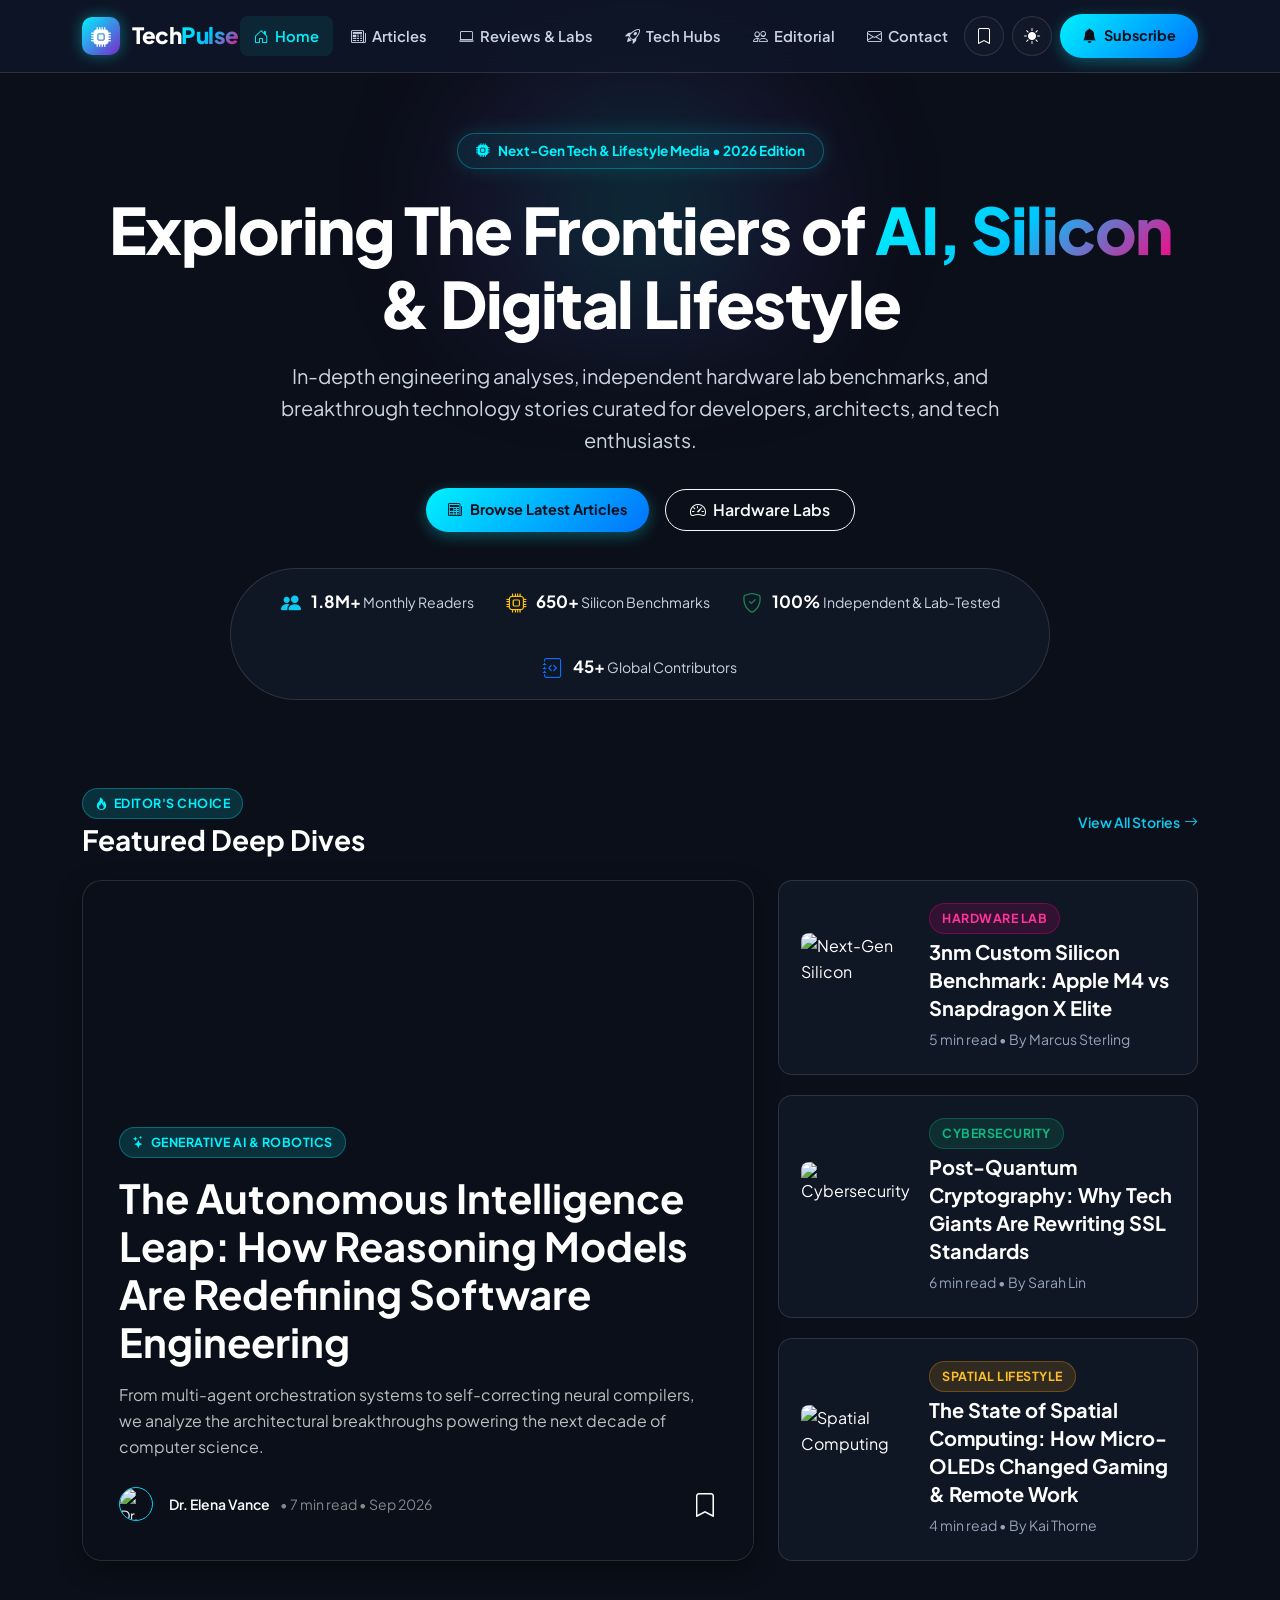
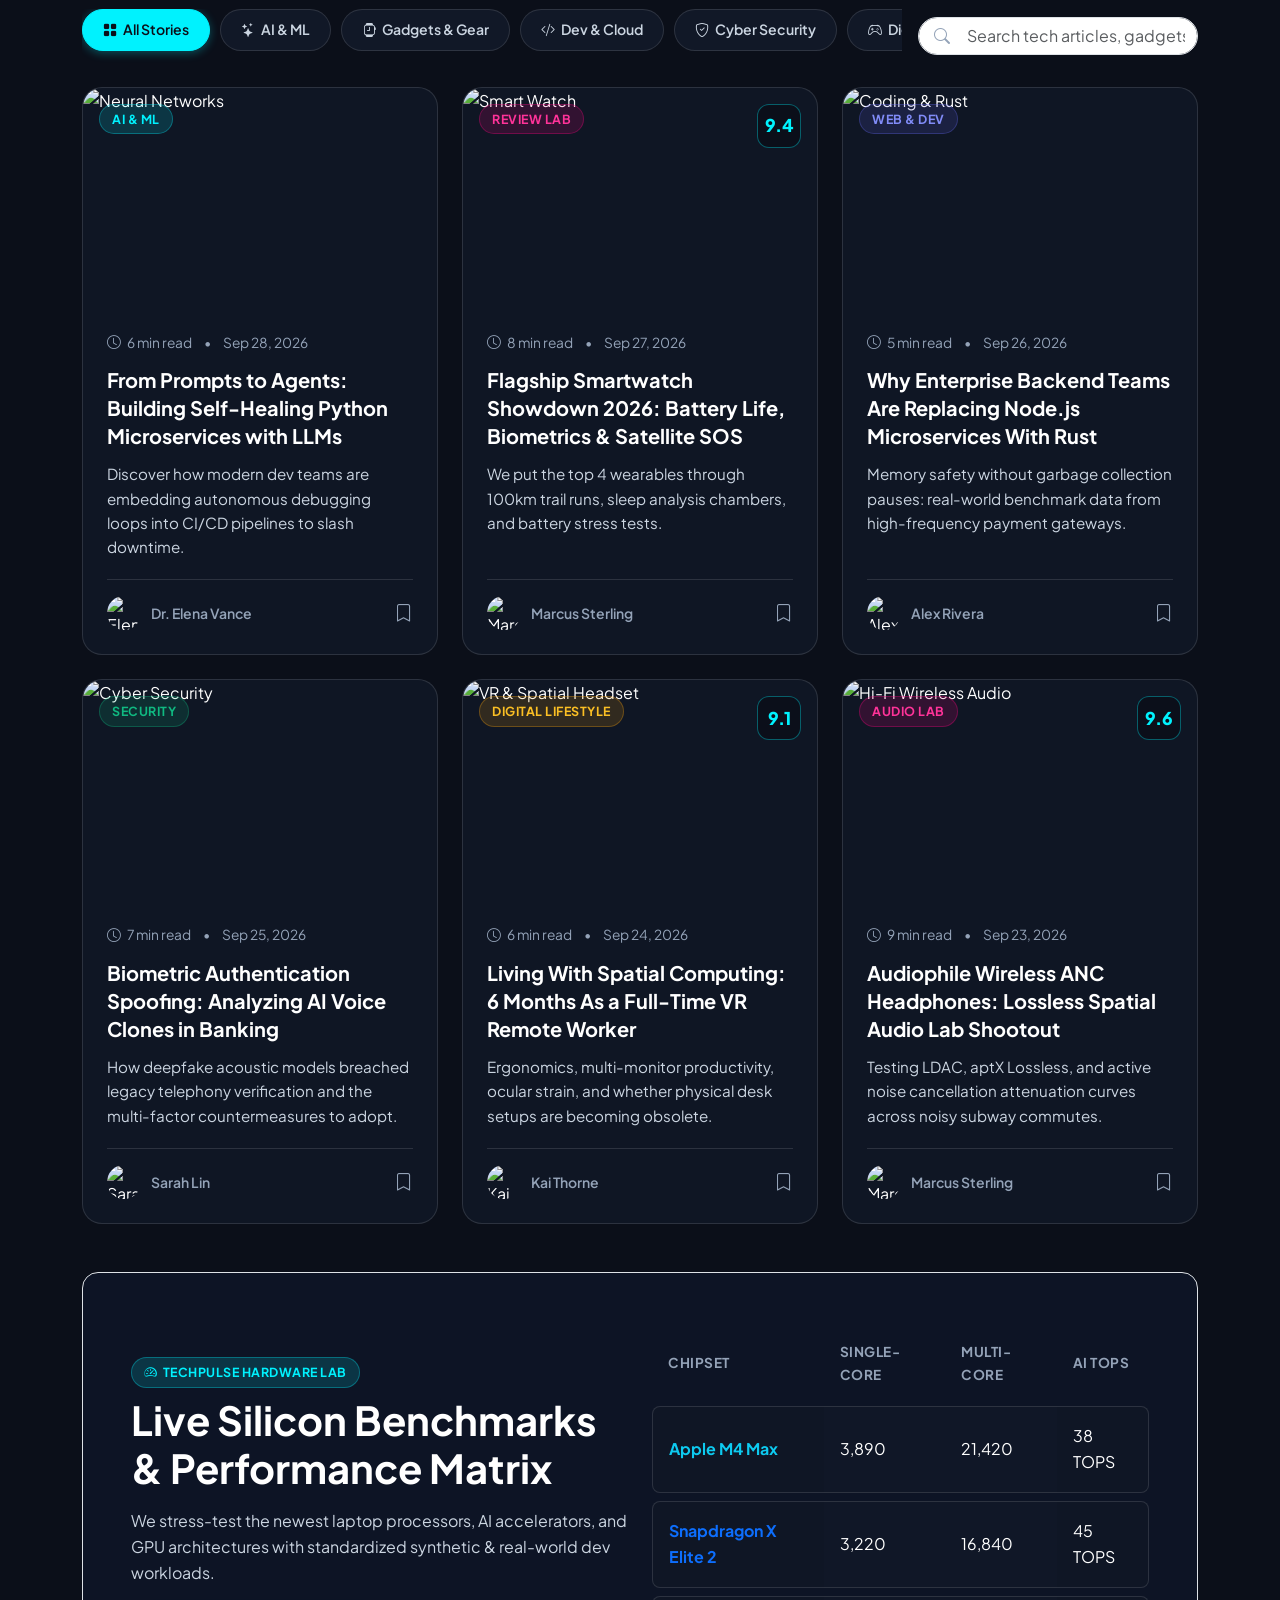
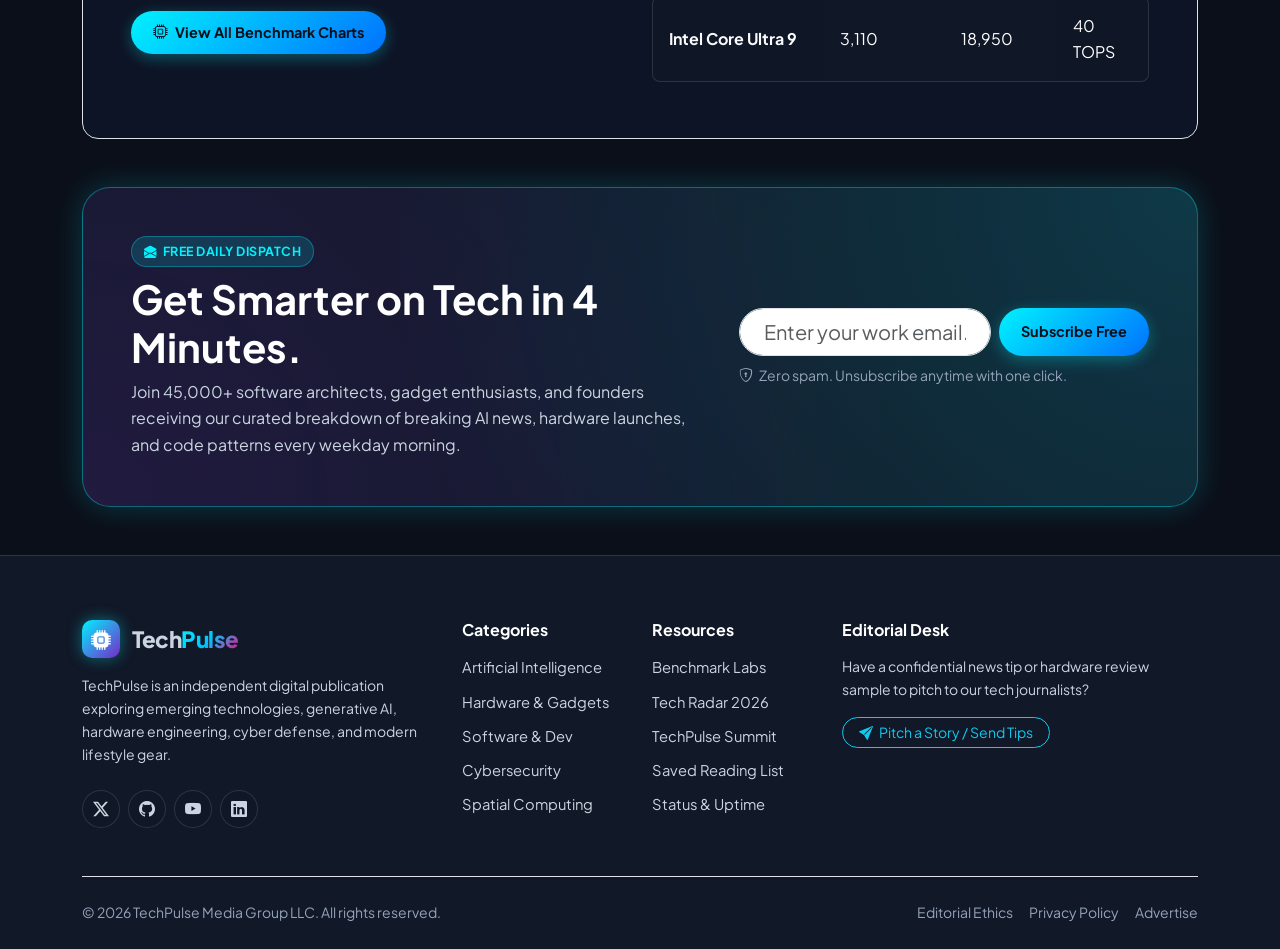
==== index.html @ 21945b2d "Initial commit: TechPulse - Modern Technology and Lifestyle Blog Website" ====
<!DOCTYPE html>
<html lang="en" data-theme="dark">
<head>
    <meta charset="UTF-8">
    <meta name="viewport" content="width=device-width, initial-scale=1.0">
    <meta name="description" content="TechPulse - Next-Gen Technology, Artificial Intelligence, Smart Gadgets & Digital Lifestyle Magazine. In-depth reviews, breaking tech news and hardware benchmarks.">
    <meta name="keywords" content="technology blog, artificial intelligence, gadgets, smartphone reviews, cybersecurity, coding, web dev, future tech">
    <title>TechPulse | Next-Gen Technology, AI & Digital Lifestyle</title>

    <!-- Favicon -->
    <link rel="icon" type="image/svg+xml" href="assets/images/favicon.svg">

    <!-- Google Fonts -->
    <link rel="preconnect" href="https://fonts.googleapis.com">
    <link rel="preconnect" href="https://fonts.gstatic.com" crossorigin>
    <link href="https://fonts.googleapis.com/css2?family=JetBrains+Mono:wght@400;600&family=Plus+Jakarta+Sans:wght@300;400;500;600;700;800&display=swap" rel="stylesheet">

    <!-- Bootstrap 5 CSS & Icons -->
    <link href="https://cdn.jsdelivr.net/npm/bootstrap@5.3.3/dist/css/bootstrap.min.css" rel="stylesheet">
    <link href="https://cdn.jsdelivr.net/npm/bootstrap-icons@1.11.3/font/bootstrap-icons.min.css" rel="stylesheet">

    <!-- Custom CSS -->
    <link rel="stylesheet" href="assets/css/style.css">
</head>
<body>


    <!-- -------------------------------------------------------------------- -->
    <!-- HEADER / NAVIGATION -->
    <!-- -------------------------------------------------------------------- -->
    <header class="navbar-techpulse">
        <div class="container d-flex align-items-center justify-content-between">
            <!-- Brand Logo -->
            <a href="index.html" class="navbar-brand-logo">
                <div class="logo-chip-icon">
                    <i class="bi bi-cpu-fill"></i>
                </div>
                <span>Tech<span class="gradient-text">Pulse</span></span>
            </a>

            <!-- Desktop Nav Menu -->
            <nav class="d-none d-lg-flex align-items-center gap-1">
                <a href="index.html" class="nav-link-tech active"><i class="bi bi-house-door"></i> Home</a>
                <a href="insights.html" class="nav-link-tech"><i class="bi bi-newspaper"></i> Articles</a>
                <a href="services.html" class="nav-link-tech"><i class="bi bi-laptop"></i> Reviews & Labs</a>
                <a href="solutions.html" class="nav-link-tech"><i class="bi bi-rocket-takeoff"></i> Tech Hubs</a>
                <a href="about.html" class="nav-link-tech"><i class="bi bi-people"></i> Editorial</a>
                <a href="contact.html" class="nav-link-tech"><i class="bi bi-envelope"></i> Contact</a>
            </nav>

            <!-- Nav Actions (Theme, Saved, Search, Subscribe) -->
            <div class="d-flex align-items-center gap-2">
                <a href="insights.html" class="btn-icon-tech position-relative" title="Saved Reading List">
                    <i class="bi bi-bookmark"></i>
                    <span class="position-absolute top-0 start-100 translate-middle badge rounded-pill bg-info bookmark-count-badge" style="display:none; font-size: 0.65rem;">0</span>
                </a>
                <button class="btn-icon-tech theme-toggle-btn" aria-label="Toggle Dark/Light Mode">
                    <i class="bi bi-sun-fill"></i>
                </button>
                <a href="contact.html" class="btn-tech-primary d-none d-sm-inline-flex">
                    <i class="bi bi-bell-fill"></i> Subscribe
                </a>
                <button class="btn-icon-tech d-lg-none mobile-nav-toggle" aria-label="Open Mobile Menu">
                    <i class="bi bi-list fs-4"></i>
                </button>
            </div>
        </div>
    </header>

    <!-- Mobile Drawer -->
    <div class="mobile-drawer-overlay">
        <div class="d-flex align-items-center justify-content-between mb-4">
            <a href="index.html" class="navbar-brand-logo">
                <div class="logo-chip-icon"><i class="bi bi-cpu-fill"></i></div>
                <span>Tech<span class="gradient-text">Pulse</span></span>
            </a>
            <button class="btn-icon-tech drawer-close-btn"><i class="bi bi-x-lg"></i></button>
        </div>
        <div class="d-flex flex-column gap-2 mb-4">
            <a href="index.html" class="nav-link-tech active"><i class="bi bi-house-door me-2"></i> Home</a>
            <a href="insights.html" class="nav-link-tech"><i class="bi bi-newspaper me-2"></i> Articles</a>
            <a href="services.html" class="nav-link-tech"><i class="bi bi-laptop me-2"></i> Reviews & Labs</a>
            <a href="solutions.html" class="nav-link-tech"><i class="bi bi-rocket-takeoff me-2"></i> Tech Hubs</a>
            <a href="about.html" class="nav-link-tech"><i class="bi bi-people me-2"></i> Editorial</a>
            <a href="contact.html" class="nav-link-tech"><i class="bi bi-envelope me-2"></i> Contact</a>
        </div>
        <div class="p-3 bg-card rounded-3 border">
            <p class="small text-muted mb-2">Subscribe to TechPulse Daily Dispatch</p>
            <a href="contact.html" class="btn-tech-primary w-100 justify-content-center drawer-close-btn">Subscribe Free</a>
        </div>
    </div>
    <div class="mobile-drawer-backdrop"></div>

    <!-- -------------------------------------------------------------------- -->
    <!-- HERO SECTION -->
    <!-- -------------------------------------------------------------------- -->
    <section class="hero-banner-wrap">
        <div class="hero-glow-sphere"></div>
        <div class="container position-relative" style="z-index: 2;">
            <div class="hero-pill-badge">
                <i class="bi bi-cpu-fill"></i> Next-Gen Tech & Lifestyle Media • 2026 Edition
            </div>
            <h1 class="hero-title-main">
                Exploring The Frontiers of <span class="gradient-text">AI, Silicon</span> & Digital Lifestyle
            </h1>
            <p class="hero-subtitle-main">
                In-depth engineering analyses, independent hardware lab benchmarks, and breakthrough technology stories curated for developers, architects, and tech enthusiasts.
            </p>
            <div class="d-flex flex-wrap justify-content-center align-items-center gap-3">
                <a href="insights.html" class="btn-tech-primary">
                    <i class="bi bi-newspaper"></i> Browse Latest Articles
                </a>
                <a href="services.html" class="btn btn-outline-light rounded-pill px-4 py-2 fw-semibold">
                    <i class="bi bi-speedometer2 me-1"></i> Hardware Labs
                </a>
            </div>

            <!-- Stats Bar -->
            <div class="hero-stats-bar d-none d-md-flex">
                <div class="hero-stat-item">
                    <i class="bi bi-people-fill text-info fs-5"></i>
                    <div><strong>1.8M+</strong> Monthly Readers</div>
                </div>
                <div class="hero-stat-item">
                    <i class="bi bi-cpu text-warning fs-5"></i>
                    <div><strong>650+</strong> Silicon Benchmarks</div>
                </div>
                <div class="hero-stat-item">
                    <i class="bi bi-shield-check text-success fs-5"></i>
                    <div><strong>100%</strong> Independent & Lab-Tested</div>
                </div>
                <div class="hero-stat-item">
                    <i class="bi bi-journal-code text-primary fs-5"></i>
                    <div><strong>45+</strong> Global Contributors</div>
                </div>
            </div>
        </div>
    </section>

    <!-- -------------------------------------------------------------------- -->
    <!-- MAIN HERO BENTO GRID / FEATURED STORIES -->
    <!-- -------------------------------------------------------------------- -->
    <main class="container my-4 my-lg-5">
        <div class="d-flex align-items-center justify-content-between mb-4">
            <div>
                <span class="badge-tech badge-ai mb-1"><i class="bi bi-fire"></i> Editor's Choice</span>
                <h2 class="h3 fw-bold mb-0">Featured Deep Dives</h2>
            </div>
            <a href="insights.html" class="text-info fw-semibold small d-none d-sm-inline-flex align-items-center gap-1">
                View All Stories <i class="bi bi-arrow-right"></i>
            </a>
        </div>
        <div class="bento-hero">
            <!-- Main Featured Story -->
            <article class="bento-card-main" style="background-image: url('https://images.unsplash.com/photo-1618005182384-a83a8bd57fbe?auto=format&fit=crop&w=1200&q=80');">
                <div class="mb-3">
                    <span class="badge-tech badge-ai"><i class="bi bi-stars"></i> Generative AI & Robotics</span>
                </div>
                <h1 class="display-6 fw-bold text-white mb-3">The Autonomous Intelligence Leap: How Reasoning Models Are Redefining Software Engineering</h1>
                <p class="text-light opacity-75 d-none d-md-block mb-4" style="max-width: 680px;">
                    From multi-agent orchestration systems to self-correcting neural compilers, we analyze the architectural breakthroughs powering the next decade of computer science.
                </p>
                <div class="d-flex align-items-center justify-content-between">
                    <div class="d-flex align-items-center gap-3 text-light small">
                        <img src="https://images.unsplash.com/photo-1534528741775-53994a69daeb?auto=format&fit=crop&w=100&q=80" alt="Dr. Elena Vance" class="author-avatar border border-info">
                        <div>
                            <span class="fw-semibold">Dr. Elena Vance</span>
                            <span class="text-white-50 ms-2">• 7 min read • Sep 2026</span>
                        </div>
                    </div>
                    <button class="bookmark-btn text-white fs-4" title="Save to Reading List"><i class="bi bi-bookmark"></i></button>
                </div>
            </article>

            <!-- Side Featured Stack -->
            <div class="bento-side-stack">
                <article class="bento-side-card">
                    <img src="https://images.unsplash.com/photo-1550745165-9bc0b252726f?auto=format&fit=crop&w=300&q=80" alt="Next-Gen Silicon" class="bento-thumb">
                    <div>
                        <span class="badge-tech badge-gadget mb-1">Hardware Lab</span>
                        <h2 class="h6 fw-bold mb-1"><a href="services.html" class="article-title">3nm Custom Silicon Benchmark: Apple M4 vs Snapdragon X Elite</a></h2>
                        <span class="small text-muted">5 min read • By Marcus Sterling</span>
                    </div>
                </article>

                <article class="bento-side-card">
                    <img src="https://images.unsplash.com/photo-1526374965328-7f61d4dc18c5?auto=format&fit=crop&w=300&q=80" alt="Cybersecurity" class="bento-thumb">
                    <div>
                        <span class="badge-tech badge-cyber mb-1">Cybersecurity</span>
                        <h2 class="h6 fw-bold mb-1"><a href="insights.html" class="article-title">Post-Quantum Cryptography: Why Tech Giants Are Rewriting SSL Standards</a></h2>
                        <span class="small text-muted">6 min read • By Sarah Lin</span>
                    </div>
                </article>

                <article class="bento-side-card">
                    <img src="https://images.unsplash.com/photo-1511512578047-dfb367046420?auto=format&fit=crop&w=300&q=80" alt="Spatial Computing" class="bento-thumb">
                    <div>
                        <span class="badge-tech badge-gaming mb-1">Spatial Lifestyle</span>
                        <h2 class="h6 fw-bold mb-1"><a href="insights.html" class="article-title">The State of Spatial Computing: How Micro-OLEDs Changed Gaming & Remote Work</a></h2>
                        <span class="small text-muted">4 min read • By Kai Thorne</span>
                    </div>
                </article>
            </div>
        </div>

        <!-- -------------------------------------------------------------------- -->
        <!-- CATEGORY FILTER & LIVE SEARCH BAR -->
        <!-- -------------------------------------------------------------------- -->
        <section class="mb-5">
            <div class="d-flex flex-column flex-lg-row align-items-lg-center justify-content-between gap-3 mb-4">
                <div class="category-filter-wrap">
                    <button class="category-pill-btn active" data-category="all"><i class="bi bi-grid-fill me-1"></i> All Stories</button>
                    <button class="category-pill-btn" data-category="ai"><i class="bi bi-stars me-1"></i> AI & ML</button>
                    <button class="category-pill-btn" data-category="gadgets"><i class="bi bi-smartwatch me-1"></i> Gadgets & Gear</button>
                    <button class="category-pill-btn" data-category="dev"><i class="bi bi-code-slash me-1"></i> Dev & Cloud</button>
                    <button class="category-pill-btn" data-category="cyber"><i class="bi bi-shield-check me-1"></i> Cyber Security</button>
                    <button class="category-pill-btn" data-category="lifestyle"><i class="bi bi-controller me-1"></i> Digital Lifestyle</button>
                </div>

                <div class="position-relative" style="min-width: 280px;">
                    <i class="bi bi-search position-absolute top-50 start-0 translate-middle-y ms-3 text-muted"></i>
                    <input type="text" class="form-control rounded-pill bg-card border-subtle ps-5 tech-search-input text-light" placeholder="Search tech articles, gadgets...">
                </div>
            </div>

            <!-- Articles Grid -->
            <div class="row g-4" id="articlesGrid">
                <!-- Card 1 (AI) -->
                <div class="col-md-6 col-lg-4">
                    <article class="tech-article-card" data-category="ai">
                        <div class="card-img-wrap">
                            <img src="https://images.unsplash.com/photo-1620712943543-bcc4688e7485?auto=format&fit=crop&w=600&q=80" alt="Neural Networks">
                            <span class="badge-tech badge-ai position-absolute top-0 start-0 m-3">AI & ML</span>
                        </div>
                        <div class="card-body-tech">
                            <div class="article-meta">
                                <span><i class="bi bi-clock me-1"></i> 6 min read</span>
                                <span>•</span>
                                <span>Sep 28, 2026</span>
                            </div>
                            <h3 class="article-title"><a href="insights.html">From Prompts to Agents: Building Self-Healing Python Microservices with LLMs</a></h3>
                            <p class="article-excerpt">Discover how modern dev teams are embedding autonomous debugging loops into CI/CD pipelines to slash downtime.</p>
                            <div class="article-author-row">
                                <div class="author-info">
                                    <img src="https://images.unsplash.com/photo-1534528741775-53994a69daeb?auto=format&fit=crop&w=80&q=80" alt="Elena Vance" class="author-avatar">
                                    <span class="small fw-semibold">Dr. Elena Vance</span>
                                </div>
                                <button class="bookmark-btn" title="Bookmark"><i class="bi bi-bookmark"></i></button>
                            </div>
                        </div>
                    </article>
                </div>

                <!-- Card 2 (Gadgets) -->
                <div class="col-md-6 col-lg-4">
                    <article class="tech-article-card" data-category="gadgets">
                        <div class="card-img-wrap">
                            <img src="https://images.unsplash.com/photo-1546868871-7041f2a55e12?auto=format&fit=crop&w=600&q=80" alt="Smart Watch">
                            <span class="badge-tech badge-gadget position-absolute top-0 start-0 m-3">Review Lab</span>
                            <div class="review-score-badge">9.4</div>
                        </div>
                        <div class="card-body-tech">
                            <div class="article-meta">
                                <span><i class="bi bi-clock me-1"></i> 8 min read</span>
                                <span>•</span>
                                <span>Sep 27, 2026</span>
                            </div>
                            <h3 class="article-title"><a href="services.html">Flagship Smartwatch Showdown 2026: Battery Life, Biometrics & Satellite SOS</a></h3>
                            <p class="article-excerpt">We put the top 4 wearables through 100km trail runs, sleep analysis chambers, and battery stress tests.</p>
                            <div class="article-author-row">
                                <div class="author-info">
                                    <img src="https://images.unsplash.com/photo-1507003211169-0a1dd7228f2d?auto=format&fit=crop&w=80&q=80" alt="Marcus Sterling" class="author-avatar">
                                    <span class="small fw-semibold">Marcus Sterling</span>
                                </div>
                                <button class="bookmark-btn" title="Bookmark"><i class="bi bi-bookmark"></i></button>
                            </div>
                        </div>
                    </article>
                </div>

                <!-- Card 3 (Dev) -->
                <div class="col-md-6 col-lg-4">
                    <article class="tech-article-card" data-category="dev">
                        <div class="card-img-wrap">
                            <img src="https://images.unsplash.com/photo-1555066931-4365d14bab8c?auto=format&fit=crop&w=600&q=80" alt="Coding & Rust">
                            <span class="badge-tech badge-dev position-absolute top-0 start-0 m-3">Web & Dev</span>
                        </div>
                        <div class="card-body-tech">
                            <div class="article-meta">
                                <span><i class="bi bi-clock me-1"></i> 5 min read</span>
                                <span>•</span>
                                <span>Sep 26, 2026</span>
                            </div>
                            <h3 class="article-title"><a href="insights.html">Why Enterprise Backend Teams Are Replacing Node.js Microservices With Rust</a></h3>
                            <p class="article-excerpt">Memory safety without garbage collection pauses: real-world benchmark data from high-frequency payment gateways.</p>
                            <div class="article-author-row">
                                <div class="author-info">
                                    <img src="https://images.unsplash.com/photo-1500648767791-00dcc994a43e?auto=format&fit=crop&w=80&q=80" alt="Alex Rivera" class="author-avatar">
                                    <span class="small fw-semibold">Alex Rivera</span>
                                </div>
                                <button class="bookmark-btn" title="Bookmark"><i class="bi bi-bookmark"></i></button>
                            </div>
                        </div>
                    </article>
                </div>

                <!-- Card 4 (Cyber) -->
                <div class="col-md-6 col-lg-4">
                    <article class="tech-article-card" data-category="cyber">
                        <div class="card-img-wrap">
                            <img src="https://images.unsplash.com/photo-1563986768609-322da13575f3?auto=format&fit=crop&w=600&q=80" alt="Cyber Security">
                            <span class="badge-tech badge-cyber position-absolute top-0 start-0 m-3">Security</span>
                        </div>
                        <div class="card-body-tech">
                            <div class="article-meta">
                                <span><i class="bi bi-clock me-1"></i> 7 min read</span>
                                <span>•</span>
                                <span>Sep 25, 2026</span>
                            </div>
                            <h3 class="article-title"><a href="insights.html">Biometric Authentication Spoofing: Analyzing AI Voice Clones in Banking</a></h3>
                            <p class="article-excerpt">How deepfake acoustic models breached legacy telephony verification and the multi-factor countermeasures to adopt.</p>
                            <div class="article-author-row">
                                <div class="author-info">
                                    <img src="https://images.unsplash.com/photo-1573496359142-b8d87734a5a2?auto=format&fit=crop&w=80&q=80" alt="Sarah Lin" class="author-avatar">
                                    <span class="small fw-semibold">Sarah Lin</span>
                                </div>
                                <button class="bookmark-btn" title="Bookmark"><i class="bi bi-bookmark"></i></button>
                            </div>
                        </div>
                    </article>
                </div>

                <!-- Card 5 (Lifestyle) -->
                <div class="col-md-6 col-lg-4">
                    <article class="tech-article-card" data-category="lifestyle">
                        <div class="card-img-wrap">
                            <img src="https://images.unsplash.com/photo-1593508512255-86ab42a8e620?auto=format&fit=crop&w=600&q=80" alt="VR & Spatial Headset">
                            <span class="badge-tech badge-gaming position-absolute top-0 start-0 m-3">Digital Lifestyle</span>
                            <div class="review-score-badge">9.1</div>
                        </div>
                        <div class="card-body-tech">
                            <div class="article-meta">
                                <span><i class="bi bi-clock me-1"></i> 6 min read</span>
                                <span>•</span>
                                <span>Sep 24, 2026</span>
                            </div>
                            <h3 class="article-title"><a href="services.html">Living With Spatial Computing: 6 Months As a Full-Time VR Remote Worker</a></h3>
                            <p class="article-excerpt">Ergonomics, multi-monitor productivity, ocular strain, and whether physical desk setups are becoming obsolete.</p>
                            <div class="article-author-row">
                                <div class="author-info">
                                    <img src="https://images.unsplash.com/photo-1519085360753-af0119f7cbe7?auto=format&fit=crop&w=80&q=80" alt="Kai Thorne" class="author-avatar">
                                    <span class="small fw-semibold">Kai Thorne</span>
                                </div>
                                <button class="bookmark-btn" title="Bookmark"><i class="bi bi-bookmark"></i></button>
                            </div>
                        </div>
                    </article>
                </div>

                <!-- Card 6 (AI Gadgets) -->
                <div class="col-md-6 col-lg-4">
                    <article class="tech-article-card" data-category="gadgets">
                        <div class="card-img-wrap">
                            <img src="https://images.unsplash.com/photo-1505740420928-5e560c06d30e?auto=format&fit=crop&w=600&q=80" alt="Hi-Fi Wireless Audio">
                            <span class="badge-tech badge-gadget position-absolute top-0 start-0 m-3">Audio Lab</span>
                            <div class="review-score-badge">9.6</div>
                        </div>
                        <div class="card-body-tech">
                            <div class="article-meta">
                                <span><i class="bi bi-clock me-1"></i> 9 min read</span>
                                <span>•</span>
                                <span>Sep 23, 2026</span>
                            </div>
                            <h3 class="article-title"><a href="services.html">Audiophile Wireless ANC Headphones: Lossless Spatial Audio Lab Shootout</a></h3>
                            <p class="article-excerpt">Testing LDAC, aptX Lossless, and active noise cancellation attenuation curves across noisy subway commutes.</p>
                            <div class="article-author-row">
                                <div class="author-info">
                                    <img src="https://images.unsplash.com/photo-1507003211169-0a1dd7228f2d?auto=format&fit=crop&w=80&q=80" alt="Marcus Sterling" class="author-avatar">
                                    <span class="small fw-semibold">Marcus Sterling</span>
                                </div>
                                <button class="bookmark-btn" title="Bookmark"><i class="bi bi-bookmark"></i></button>
                            </div>
                        </div>
                    </article>
                </div>
            </div>
        </section>

        <!-- -------------------------------------------------------------------- -->
        <!-- TECH BENCHMARK & REVIEWS HIGHLIGHT -->
        <!-- -------------------------------------------------------------------- -->
        <section class="my-5 p-4 p-lg-5 rounded-4 bg-glass border">
            <div class="row align-items-center g-4">
                <div class="col-lg-6">
                    <span class="badge-tech badge-ai mb-2"><i class="bi bi-speedometer2"></i> TechPulse Hardware Lab</span>
                    <h2 class="display-6 fw-bold mb-3">Live Silicon Benchmarks & Performance Matrix</h2>
                    <p class="text-secondary mb-4">
                        We stress-test the newest laptop processors, AI accelerators, and GPU architectures with standardized synthetic & real-world dev workloads.
                    </p>
                    <a href="services.html" class="btn-tech-primary">
                        <i class="bi bi-cpu"></i> View All Benchmark Charts
                    </a>
                </div>
                <div class="col-lg-6">
                    <div class="table-responsive">
                        <table class="benchmark-table">
                            <thead>
                                <tr>
                                    <th>Chipset</th>
                                    <th>Single-Core</th>
                                    <th>Multi-Core</th>
                                    <th>AI TOPS</th>
                                </tr>
                            </thead>
                            <tbody>
                                <tr>
                                    <td><strong class="text-info">Apple M4 Max</strong></td>
                                    <td>3,890</td>
                                    <td>21,420</td>
                                    <td>38 TOPS</td>
                                </tr>
                                <tr>
                                    <td><strong class="text-primary">Snapdragon X Elite 2</strong></td>
                                    <td>3,220</td>
                                    <td>16,840</td>
                                    <td>45 TOPS</td>
                                </tr>
                                <tr>
                                    <td><strong class="text-light">Intel Core Ultra 9</strong></td>
                                    <td>3,110</td>
                                    <td>18,950</td>
                                    <td>40 TOPS</td>
                                </tr>
                            </tbody>
                        </table>
                    </div>
                </div>
            </div>
        </section>

        <!-- -------------------------------------------------------------------- -->
        <!-- NEWSLETTER / DAILY PULSE -->
        <!-- -------------------------------------------------------------------- -->
        <section class="newsletter-card-tech my-5" id="newsletter">
            <div class="row align-items-center g-4">
                <div class="col-lg-7">
                    <span class="badge-tech badge-ai mb-2"><i class="bi bi-envelope-open-fill"></i> Free Daily Dispatch</span>
                    <h2 class="display-6 fw-bold mb-2">Get Smarter on Tech in 4 Minutes.</h2>
                    <p class="text-secondary mb-0">
                        Join 45,000+ software architects, gadget enthusiasts, and founders receiving our curated breakdown of breaking AI news, hardware launches, and code patterns every weekday morning.
                    </p>
                </div>
                <div class="col-lg-5">
                    <form class="newsletter-form d-flex flex-column flex-sm-row gap-2">
                        <input type="email" class="form-control form-control-lg rounded-pill bg-card border text-light px-4" placeholder="Enter your work email..." required>
                        <button type="submit" class="btn-tech-primary text-nowrap">Subscribe Free</button>
                    </form>
                    <p class="small text-muted mt-2 mb-0"><i class="bi bi-shield-lock me-1"></i> Zero spam. Unsubscribe anytime with one click.</p>
                </div>
            </div>
        </section>
    </main>

    <!-- -------------------------------------------------------------------- -->
    <!-- FOOTER -->
    <!-- -------------------------------------------------------------------- -->
    <footer class="footer-tech">
        <div class="container">
            <div class="row g-4 mb-5">
                <div class="col-lg-4">
                    <a href="index.html" class="navbar-brand-logo mb-3 d-inline-flex">
                        <div class="logo-chip-icon"><i class="bi bi-cpu-fill"></i></div>
                        <span>Tech<span class="gradient-text">Pulse</span></span>
                    </a>
                    <p class="text-secondary small mb-4">
                        TechPulse is an independent digital publication exploring emerging technologies, generative AI, hardware engineering, cyber defense, and modern lifestyle gear.
                    </p>
                    <div class="d-flex gap-2">
                        <a href="https://twitter.com" class="social-icon-btn" aria-label="Twitter"><i class="bi bi-twitter-x"></i></a>
                        <a href="https://github.com" class="social-icon-btn" aria-label="GitHub"><i class="bi bi-github"></i></a>
                        <a href="https://youtube.com" class="social-icon-btn" aria-label="YouTube"><i class="bi bi-youtube"></i></a>
                        <a href="https://linkedin.com" class="social-icon-btn" aria-label="LinkedIn"><i class="bi bi-linkedin"></i></a>
                    </div>
                </div>

                <div class="col-6 col-md-3 col-lg-2">
                    <h4 class="h6 fw-bold text-white mb-3">Categories</h4>
                    <a href="insights.html" class="footer-link-tech">Artificial Intelligence</a>
                    <a href="services.html" class="footer-link-tech">Hardware & Gadgets</a>
                    <a href="insights.html" class="footer-link-tech">Software & Dev</a>
                    <a href="solutions.html" class="footer-link-tech">Cybersecurity</a>
                    <a href="insights.html" class="footer-link-tech">Spatial Computing</a>
                </div>

                <div class="col-6 col-md-3 col-lg-2">
                    <h4 class="h6 fw-bold text-white mb-3">Resources</h4>
                    <a href="services.html" class="footer-link-tech">Benchmark Labs</a>
                    <a href="solutions.html" class="footer-link-tech">Tech Radar 2026</a>
                    <a href="coming-soon.html" class="footer-link-tech">TechPulse Summit</a>
                    <a href="insights.html" class="footer-link-tech">Saved Reading List</a>
                    <a href="404.html" class="footer-link-tech">Status & Uptime</a>
                </div>

                <div class="col-md-6 col-lg-4">
                    <h4 class="h6 fw-bold text-white mb-3">Editorial Desk</h4>
                    <p class="small text-secondary mb-3">Have a confidential news tip or hardware review sample to pitch to our tech journalists?</p>
                    <a href="contact.html" class="btn btn-outline-info rounded-pill btn-sm px-3"><i class="bi bi-send-fill me-1"></i> Pitch a Story / Send Tips</a>
                </div>
            </div>

            <div class="pt-4 border-top border-subtle d-flex flex-column flex-md-row align-items-center justify-content-between gap-3 text-muted small">
                <div>&copy; 2026 TechPulse Media Group LLC. All rights reserved.</div>
                <div class="d-flex gap-3">
                    <a href="about.html" class="text-muted hover-info">Editorial Ethics</a>
                    <a href="about.html" class="text-muted hover-info">Privacy Policy</a>
                    <a href="contact.html" class="text-muted hover-info">Advertise</a>
                </div>
            </div>
        </div>
    </footer>

    <!-- Bootstrap & Main JS -->
    <script src="https://cdn.jsdelivr.net/npm/bootstrap@5.3.3/dist/js/bootstrap.bundle.min.js"></script>
    <script src="assets/js/main.js"></script>
</body>
</html>
---- assets/css/style.css ----
/* ==========================================================================
   TechPulse - Modern Technology & Lifestyle Blog Design System
   Variables, Reset, Typography, Components & Responsive Layout
   ========================================================================== */

:root {
    /* Color Palette - Cyber & Modern Slate */
    --primary: #00f2fe;
    --primary-rgb: 0, 242, 254;
    --primary-hover: #4facfe;
    --secondary: #7928ca;
    --secondary-rgb: 121, 40, 202;
    --accent-pink: #ff0080;
    --accent-emerald: #10b981;
    --accent-amber: #f59e0b;
    --accent-indigo: #6366f1;
    
    /* Dark Theme Default */
    --bg-main: #0b0f19;
    --bg-surface: #111827;
    --bg-card: rgba(17, 24, 39, 0.85);
    --bg-card-hover: rgba(30, 41, 59, 0.95);
    --bg-glass: rgba(15, 23, 42, 0.75);
    --border-subtle: rgba(255, 255, 255, 0.12);
    --border-highlight: rgba(0, 242, 254, 0.35);
    
    --text-primary: #ffffff;
    --text-secondary: #cbd5e1;
    --text-muted: #94a3b8;
    --text-inverse: #0b0f19;
    
    --shadow-sm: 0 2px 8px rgba(0, 0, 0, 0.25);
    --shadow-md: 0 8px 24px rgba(0, 0, 0, 0.35);
    --shadow-lg: 0 16px 40px rgba(0, 0, 0, 0.5);
    --shadow-glow: 0 0 30px rgba(0, 242, 254, 0.2);
    
    --font-sans: 'Plus Jakarta Sans', -apple-system, BlinkMacSystemFont, 'Segoe UI', Roboto, sans-serif;
    --font-mono: 'JetBrains Mono', 'Fira Code', monospace;
    --radius-sm: 8px;
    --radius-md: 14px;
    --radius-lg: 20px;
    --radius-xl: 28px;
    --radius-pill: 9999px;
    
    --transition: all 0.3s cubic-bezier(0.16, 1, 0.3, 1);
}

[data-theme="light"] {
    --bg-main: #f8fafc;
    --bg-surface: #ffffff;
    --bg-card: rgba(255, 255, 255, 0.9);
    --bg-card-hover: #ffffff;
    --bg-glass: rgba(255, 255, 255, 0.85);
    --border-subtle: rgba(0, 0, 0, 0.08);
    --border-highlight: rgba(0, 119, 255, 0.4);
    
    --text-primary: #0f172a;
    --text-secondary: #334155;
    --text-muted: #64748b;
    --text-inverse: #f8fafc;
    
    --shadow-sm: 0 2px 8px rgba(0, 0, 0, 0.06);
    --shadow-md: 0 8px 24px rgba(0, 0, 0, 0.08);
    --shadow-lg: 0 16px 40px rgba(0, 0, 0, 0.12);
    --shadow-glow: 0 0 30px rgba(0, 119, 255, 0.15);
}

/* Base Styles */
* {
    margin: 0;
    padding: 0;
    box-sizing: border-box;
}

html {
    scroll-behavior: smooth;
}

body {
    font-family: var(--font-sans);
    background-color: var(--bg-main);
    color: var(--text-primary);
    line-height: 1.65;
    overflow-x: hidden;
    transition: background-color 0.3s ease, color 0.3s ease;
}

a {
    color: inherit;
    text-decoration: none;
    transition: var(--transition);
}

p {
    color: var(--text-secondary);
}

.text-muted {
    color: var(--text-muted) !important;
}

.text-secondary {
    color: var(--text-secondary) !important;
}

.text-light-muted {
    color: #94a3b8 !important;
}

small, .small {
    color: var(--text-muted);
}

img {
    max-width: 100%;
    height: auto;
    display: block;
}

/* Utility Badges & Gradients */
.gradient-text {
    background: linear-gradient(135deg, var(--primary) 0%, #00c6ff 50%, var(--accent-pink) 100%);
    -webkit-background-clip: text;
    -webkit-text-fill-color: transparent;
}

.gradient-text-alt {
    background: linear-gradient(135deg, #a855f7 0%, var(--primary) 100%);
    -webkit-background-clip: text;
    -webkit-text-fill-color: transparent;
}

.bg-glass {
    background: var(--bg-glass);
    backdrop-filter: blur(16px);
    -webkit-backdrop-filter: blur(16px);
    border: 1px solid var(--border-subtle);
}

.badge-tech {
    display: inline-flex;
    align-items: center;
    gap: 6px;
    padding: 4px 12px;
    border-radius: var(--radius-pill);
    font-size: 0.78rem;
    font-weight: 700;
    text-transform: uppercase;
    letter-spacing: 0.5px;
}

.badge-ai { background: rgba(0, 242, 254, 0.15); color: var(--primary); border: 1px solid rgba(0, 242, 254, 0.3); }
.badge-gadget { background: rgba(255, 0, 128, 0.15); color: #ff3399; border: 1px solid rgba(255, 0, 128, 0.3); }
.badge-cyber { background: rgba(16, 185, 129, 0.15); color: #10b981; border: 1px solid rgba(16, 185, 129, 0.3); }
.badge-dev { background: rgba(99, 102, 241, 0.15); color: #818cf8; border: 1px solid rgba(99, 102, 241, 0.3); }
.badge-gaming { background: rgba(245, 158, 11, 0.15); color: #fbbf24; border: 1px solid rgba(245, 158, 11, 0.3); }

/* Header & Navigation */
.navbar-techpulse {
    position: sticky;
    top: 0;
    z-index: 1000;
    padding: 14px 0;
    background: var(--bg-glass);
    backdrop-filter: blur(20px);
    -webkit-backdrop-filter: blur(20px);
    border-bottom: 1px solid var(--border-subtle);
    transition: var(--transition);
}

.navbar-techpulse.scrolled {
    padding: 10px 0;
    box-shadow: var(--shadow-md);
}

.navbar-brand-logo {
    display: flex;
    align-items: center;
    gap: 12px;
    font-weight: 800;
    font-size: 1.4rem;
    letter-spacing: -0.5px;
}

.logo-chip-icon {
    width: 38px;
    height: 38px;
    border-radius: 10px;
    background: linear-gradient(135deg, var(--primary), var(--secondary));
    display: flex;
    align-items: center;
    justify-content: center;
    color: #fff;
    font-size: 1.25rem;
    box-shadow: 0 0 15px rgba(0, 242, 254, 0.4);
}

.nav-link-tech {
    font-weight: 600;
    font-size: 0.92rem;
    color: var(--text-secondary);
    padding: 8px 14px;
    border-radius: var(--radius-sm);
    display: inline-flex;
    align-items: center;
    gap: 6px;
    transition: var(--transition);
}

.nav-link-tech:hover, .nav-link-tech.active {
    color: var(--primary);
    background: rgba(var(--primary-rgb), 0.08);
}

.btn-icon-tech {
    width: 40px;
    height: 40px;
    border-radius: 50%;
    display: flex;
    align-items: center;
    justify-content: center;
    border: 1px solid var(--border-subtle);
    background: var(--bg-surface);
    color: var(--text-primary);
    cursor: pointer;
    transition: var(--transition);
}

.btn-icon-tech:hover {
    border-color: var(--primary);
    color: var(--primary);
    transform: translateY(-2px);
}

.btn-tech-primary {
    background: linear-gradient(135deg, var(--primary), #0072ff);
    color: #0b0f19;
    font-weight: 700;
    font-size: 0.9rem;
    padding: 10px 22px;
    border-radius: var(--radius-pill);
    border: none;
    display: inline-flex;
    align-items: center;
    gap: 8px;
    box-shadow: 0 4px 15px rgba(0, 242, 254, 0.3);
    transition: var(--transition);
}

.btn-tech-primary:hover {
    color: #000;
    transform: translateY(-2px);
    box-shadow: 0 8px 25px rgba(0, 242, 254, 0.5);
}

/* Hero Banner Section */
.hero-banner-wrap {
    position: relative;
    padding: 60px 0 40px;
    text-align: center;
}

.hero-glow-sphere {
    position: absolute;
    top: 20%;
    left: 50%;
    transform: translate(-50%, -50%);
    width: 600px;
    height: 300px;
    background: radial-gradient(circle, rgba(0, 242, 254, 0.15) 0%, rgba(121, 40, 202, 0.1) 50%, transparent 70%);
    pointer-events: none;
    z-index: 0;
    filter: blur(50px);
}

.hero-pill-badge {
    display: inline-flex;
    align-items: center;
    gap: 8px;
    padding: 6px 18px;
    border-radius: var(--radius-pill);
    background: rgba(0, 242, 254, 0.08);
    border: 1px solid rgba(0, 242, 254, 0.3);
    color: var(--primary);
    font-size: 0.85rem;
    font-weight: 700;
    margin-bottom: 24px;
    box-shadow: 0 0 20px rgba(0, 242, 254, 0.15);
}

.hero-title-main {
    font-size: clamp(2.4rem, 5vw, 4rem);
    font-weight: 800;
    line-height: 1.15;
    letter-spacing: -1.5px;
    margin-bottom: 20px;
}

.hero-subtitle-main {
    font-size: clamp(1rem, 2vw, 1.25rem);
    color: var(--text-secondary);
    max-width: 760px;
    margin: 0 auto 32px;
    line-height: 1.6;
}

.hero-stats-bar {
    display: flex;
    flex-wrap: wrap;
    justify-content: center;
    gap: 32px;
    padding: 16px 28px;
    border-radius: var(--radius-pill);
    background: var(--bg-card);
    border: 1px solid var(--border-subtle);
    max-width: 820px;
    margin: 36px auto 0;
    backdrop-filter: blur(12px);
}

.hero-stat-item {
    display: flex;
    align-items: center;
    gap: 10px;
    font-size: 0.88rem;
    color: var(--text-secondary);
}

.hero-stat-item strong {
    color: var(--text-primary);
    font-size: 1.05rem;
}

/* Breaking Ticker */
.ticker-bar {
    background: rgba(0, 242, 254, 0.05);
    border-bottom: 1px solid var(--border-subtle);
    font-size: 0.85rem;
    padding: 8px 0;
}

.ticker-label {
    background: var(--accent-pink);
    color: #fff;
    padding: 2px 10px;
    border-radius: var(--radius-pill);
    font-size: 0.72rem;
    font-weight: 800;
    text-transform: uppercase;
}

.ticker-scroll {
    overflow: hidden;
    white-space: nowrap;
}

.ticker-item {
    display: inline-block;
    padding-right: 32px;
    color: var(--text-secondary);
}

.ticker-item a:hover {
    color: var(--primary);
}

/* Bento Hero Grid */
.bento-hero {
    display: grid;
    grid-template-columns: 1.6fr 1fr;
    gap: 24px;
    margin-bottom: 48px;
}

@media (max-width: 992px) {
    .bento-hero {
        grid-template-columns: 1fr;
    }
}

.bento-card-main {
    position: relative;
    border-radius: var(--radius-lg);
    overflow: hidden;
    min-height: 480px;
    display: flex;
    flex-direction: column;
    justify-content: flex-end;
    padding: 36px;
    background-size: cover;
    background-position: center;
    border: 1px solid var(--border-subtle);
    box-shadow: var(--shadow-md);
    transition: var(--transition);
}

.bento-card-main::before {
    content: '';
    position: absolute;
    inset: 0;
    background: linear-gradient(180deg, rgba(11, 15, 25, 0.2) 0%, rgba(11, 15, 25, 0.95) 100%);
    z-index: 1;
}

.bento-card-main > * {
    position: relative;
    z-index: 2;
}

.bento-card-main:hover {
    transform: translateY(-4px);
    box-shadow: var(--shadow-glow);
    border-color: var(--border-highlight);
}

.bento-side-stack {
    display: flex;
    flex-direction: column;
    gap: 20px;
}

.bento-side-card {
    position: relative;
    background: var(--bg-card);
    border: 1px solid var(--border-subtle);
    border-radius: var(--radius-md);
    padding: 22px;
    display: flex;
    gap: 18px;
    align-items: center;
    transition: var(--transition);
    backdrop-filter: blur(12px);
}

.bento-side-card:hover {
    background: var(--bg-card-hover);
    border-color: var(--border-highlight);
    transform: translateX(4px);
}

.bento-thumb {
    width: 110px;
    height: 90px;
    border-radius: var(--radius-sm);
    object-fit: cover;
    flex-shrink: 0;
}

/* Category Filter Bar */
.category-filter-wrap {
    display: flex;
    align-items: center;
    gap: 10px;
    overflow-x: auto;
    padding-bottom: 12px;
    scrollbar-width: none;
}

.category-filter-wrap::-webkit-scrollbar {
    display: none;
}

.category-pill-btn {
    padding: 8px 20px;
    border-radius: var(--radius-pill);
    background: var(--bg-surface);
    border: 1px solid var(--border-subtle);
    color: var(--text-secondary);
    font-size: 0.88rem;
    font-weight: 600;
    white-space: nowrap;
    cursor: pointer;
    transition: var(--transition);
}

.category-pill-btn:hover, .category-pill-btn.active {
    background: var(--primary);
    color: #0b0f19;
    border-color: var(--primary);
    box-shadow: 0 2px 10px rgba(0, 242, 254, 0.3);
}

/* Article Cards */
.tech-article-card {
    background: var(--bg-card);
    border: 1px solid var(--border-subtle);
    border-radius: var(--radius-lg);
    overflow: hidden;
    display: flex;
    flex-direction: column;
    height: 100%;
    transition: var(--transition);
}

.tech-article-card:hover {
    transform: translateY(-6px);
    border-color: var(--border-highlight);
    box-shadow: var(--shadow-lg);
}

.tech-article-card .card-img-wrap {
    position: relative;
    height: 220px;
    overflow: hidden;
}

.tech-article-card .card-img-wrap img {
    width: 100%;
    height: 100%;
    object-fit: cover;
    transition: transform 0.5s ease;
}

.tech-article-card:hover .card-img-wrap img {
    transform: scale(1.06);
}

.tech-article-card .card-body-tech {
    padding: 24px;
    display: flex;
    flex-direction: column;
    flex-grow: 1;
}

.article-meta {
    display: flex;
    align-items: center;
    gap: 12px;
    font-size: 0.86rem;
    color: var(--text-muted) !important;
    margin-bottom: 12px;
}

.article-meta span {
    color: var(--text-muted) !important;
}

.article-title {
    font-size: 1.25rem;
    font-weight: 700;
    line-height: 1.4;
    margin-bottom: 12px;
    color: var(--text-primary);
}

.article-title:hover {
    color: var(--primary);
}

.article-excerpt {
    font-size: 0.95rem;
    color: var(--text-secondary) !important;
    margin-bottom: 20px;
    flex-grow: 1;
    line-height: 1.6;
}

.article-author-row {
    display: flex;
    align-items: center;
    justify-content: space-between;
    padding-top: 16px;
    border-top: 1px solid var(--border-subtle);
}

.author-info {
    display: flex;
    align-items: center;
    gap: 10px;
}

.author-avatar {
    width: 34px;
    height: 34px;
    border-radius: 50%;
    object-fit: cover;
}

.bookmark-btn {
    background: none;
    border: none;
    color: var(--text-muted);
    font-size: 1.1rem;
    cursor: pointer;
    transition: var(--transition);
}

.bookmark-btn:hover, .bookmark-btn.saved {
    color: var(--primary);
}

/* Gadget Review Score Box */
.review-score-badge {
    position: absolute;
    top: 16px;
    right: 16px;
    width: 44px;
    height: 44px;
    border-radius: 12px;
    background: rgba(11, 15, 25, 0.85);
    backdrop-filter: blur(8px);
    border: 1px solid var(--border-highlight);
    color: var(--primary);
    font-weight: 800;
    font-size: 1.1rem;
    display: flex;
    align-items: center;
    justify-content: center;
}

/* Newsletter Section */
.newsletter-card-tech {
    background: radial-gradient(circle at top right, rgba(0, 242, 254, 0.15), transparent 70%),
                radial-gradient(circle at bottom left, rgba(121, 40, 202, 0.15), transparent 70%),
                var(--bg-surface);
    border: 1px solid var(--border-highlight);
    border-radius: var(--radius-xl);
    padding: 48px;
    box-shadow: var(--shadow-glow);
}

/* Footer */
.footer-tech {
    background: var(--bg-surface);
    border-top: 1px solid var(--border-subtle);
    padding: 64px 0 24px;
    color: var(--text-secondary);
}

.footer-link-tech {
    color: var(--text-secondary);
    display: block;
    margin-bottom: 10px;
    font-size: 0.92rem;
}

.footer-link-tech:hover {
    color: var(--primary);
    transform: translateX(4px);
}

.social-icon-btn {
    width: 38px;
    height: 38px;
    border-radius: 50%;
    background: var(--bg-card);
    border: 1px solid var(--border-subtle);
    display: inline-flex;
    align-items: center;
    justify-content: center;
    color: var(--text-secondary);
    transition: var(--transition);
}

.social-icon-btn:hover {
    color: var(--primary);
    border-color: var(--primary);
    transform: translateY(-3px);
}

/* Mobile Drawer */
.mobile-drawer-overlay {
    position: fixed;
    top: 0;
    left: -100%;
    width: 300px;
    height: 100vh;
    background: var(--bg-surface);
    z-index: 2000;
    padding: 30px 24px;
    transition: left 0.35s cubic-bezier(0.16, 1, 0.3, 1);
    box-shadow: var(--shadow-lg);
    border-right: 1px solid var(--border-subtle);
}

.mobile-drawer-overlay.active {
    left: 0;
}

.mobile-drawer-backdrop {
    position: fixed;
    inset: 0;
    background: rgba(0, 0, 0, 0.6);
    backdrop-filter: blur(4px);
    z-index: 1999;
    opacity: 0;
    pointer-events: none;
    transition: opacity 0.3s ease;
}

.mobile-drawer-backdrop.active {
    opacity: 1;
    pointer-events: auto;
}

/* Interactive Toast */
.tech-toast {
    position: fixed;
    bottom: 24px;
    right: 24px;
    z-index: 3000;
    background: var(--bg-surface);
    border: 1px solid var(--primary);
    color: var(--text-primary);
    padding: 14px 20px;
    border-radius: var(--radius-md);
    box-shadow: var(--shadow-glow);
    display: flex;
    align-items: center;
    gap: 12px;
    transform: translateY(100px);
    opacity: 0;
    transition: all 0.3s ease;
}

.tech-toast.show {
    transform: translateY(0);
    opacity: 1;
}

/* Benchmark Comparison Table */
.benchmark-table {
    width: 100%;
    border-collapse: separate;
    border-spacing: 0 8px;
}

.benchmark-table th {
    padding: 12px 16px;
    color: var(--text-muted);
    font-size: 0.85rem;
    text-transform: uppercase;
    letter-spacing: 0.5px;
}

.benchmark-table td {
    padding: 16px;
    background: var(--bg-card);
    border-top: 1px solid var(--border-subtle);
    border-bottom: 1px solid var(--border-subtle);
}

.benchmark-table tr td:first-child {
    border-left: 1px solid var(--border-subtle);
    border-top-left-radius: var(--radius-sm);
    border-bottom-left-radius: var(--radius-sm);
}

.benchmark-table tr td:last-child {
    border-right: 1px solid var(--border-subtle);
    border-top-right-radius: var(--radius-sm);
    border-bottom-right-radius: var(--radius-sm);
}

.benchmark-table tr:hover td {
    background: var(--bg-card-hover);
    border-color: var(--border-highlight);
}
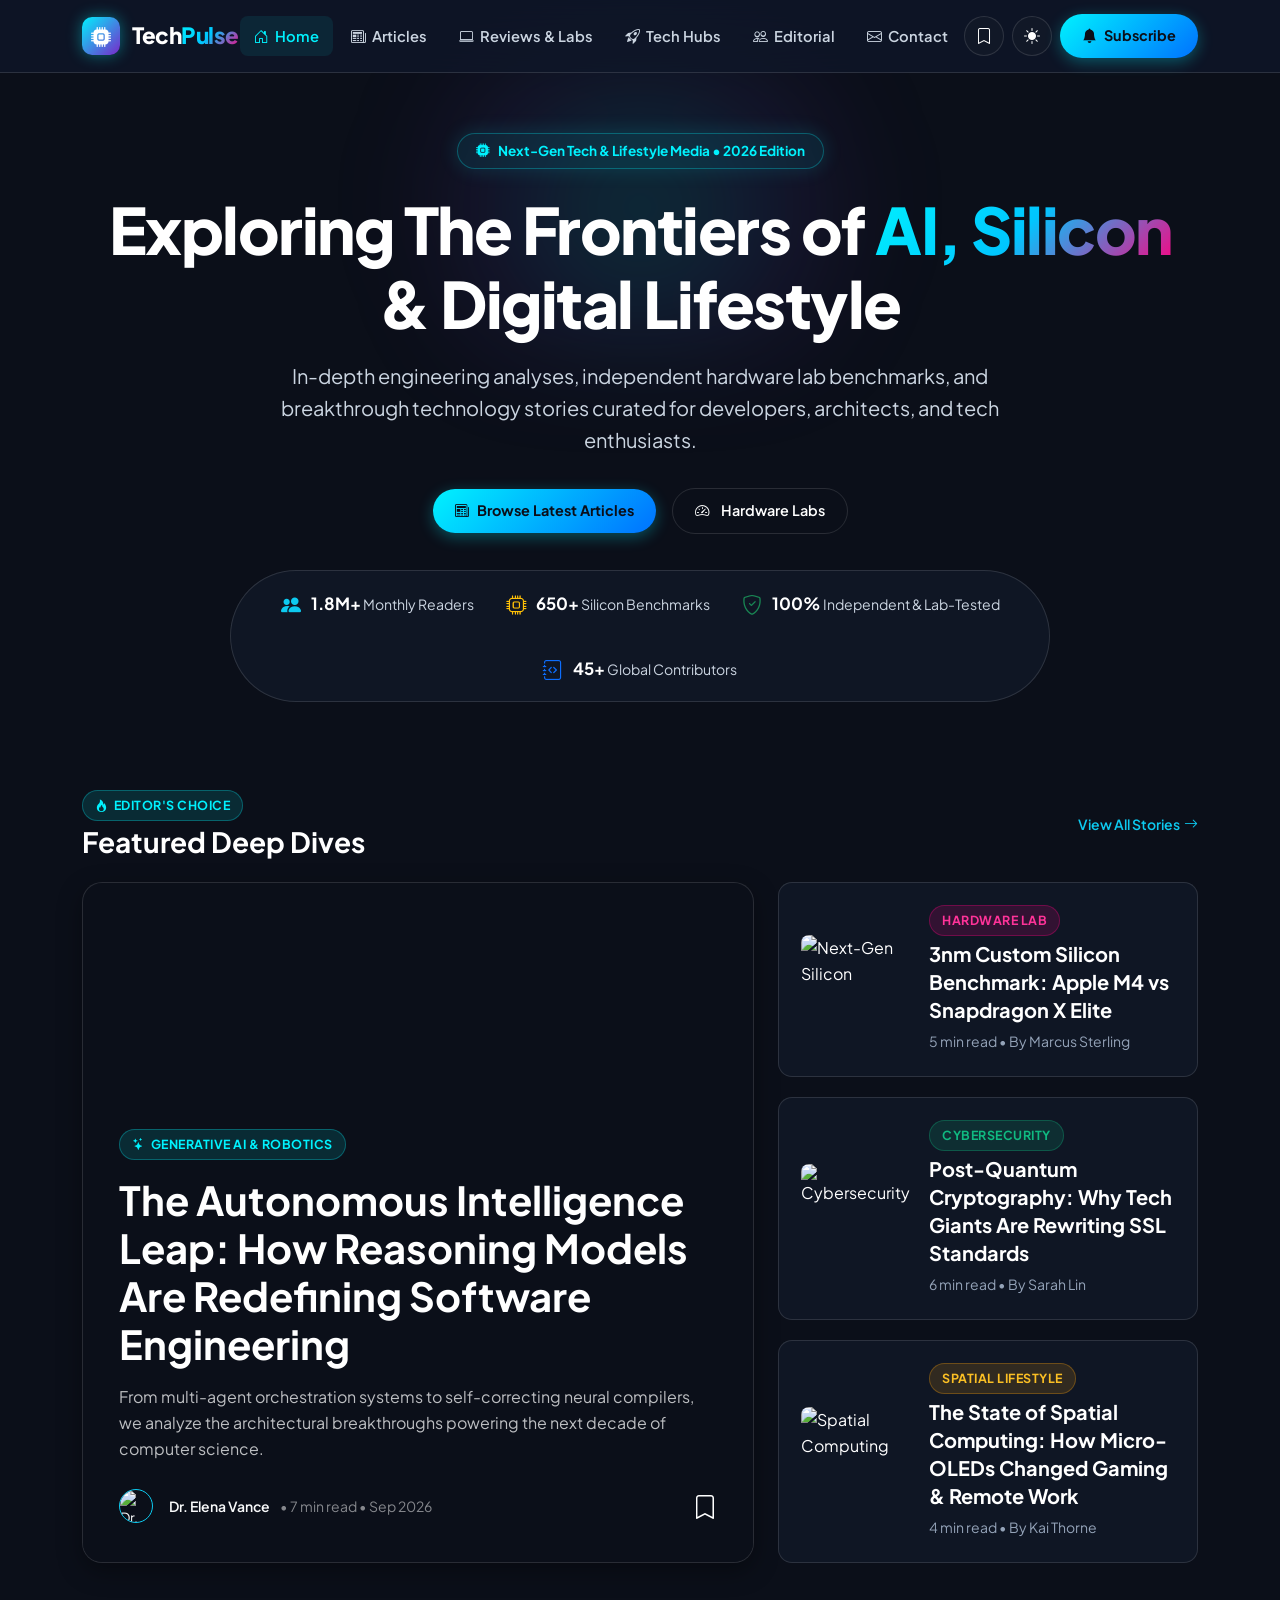
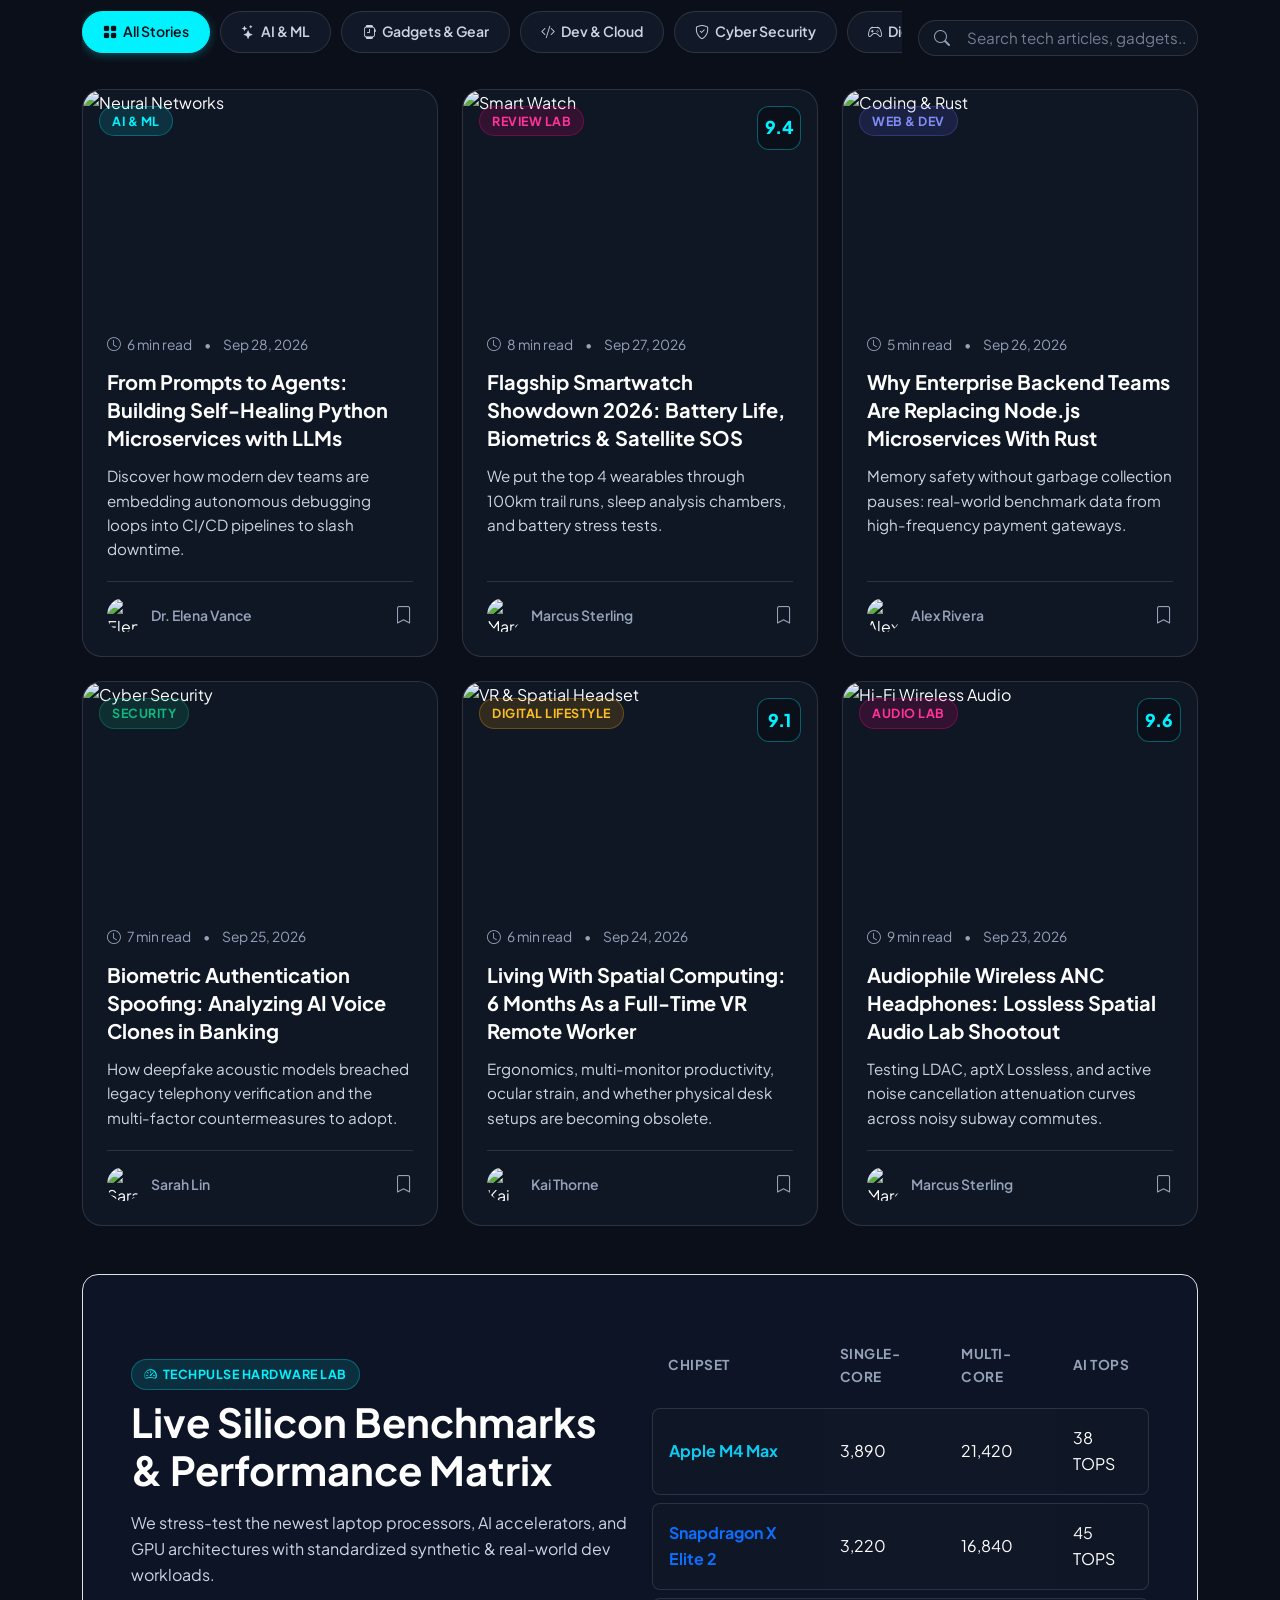
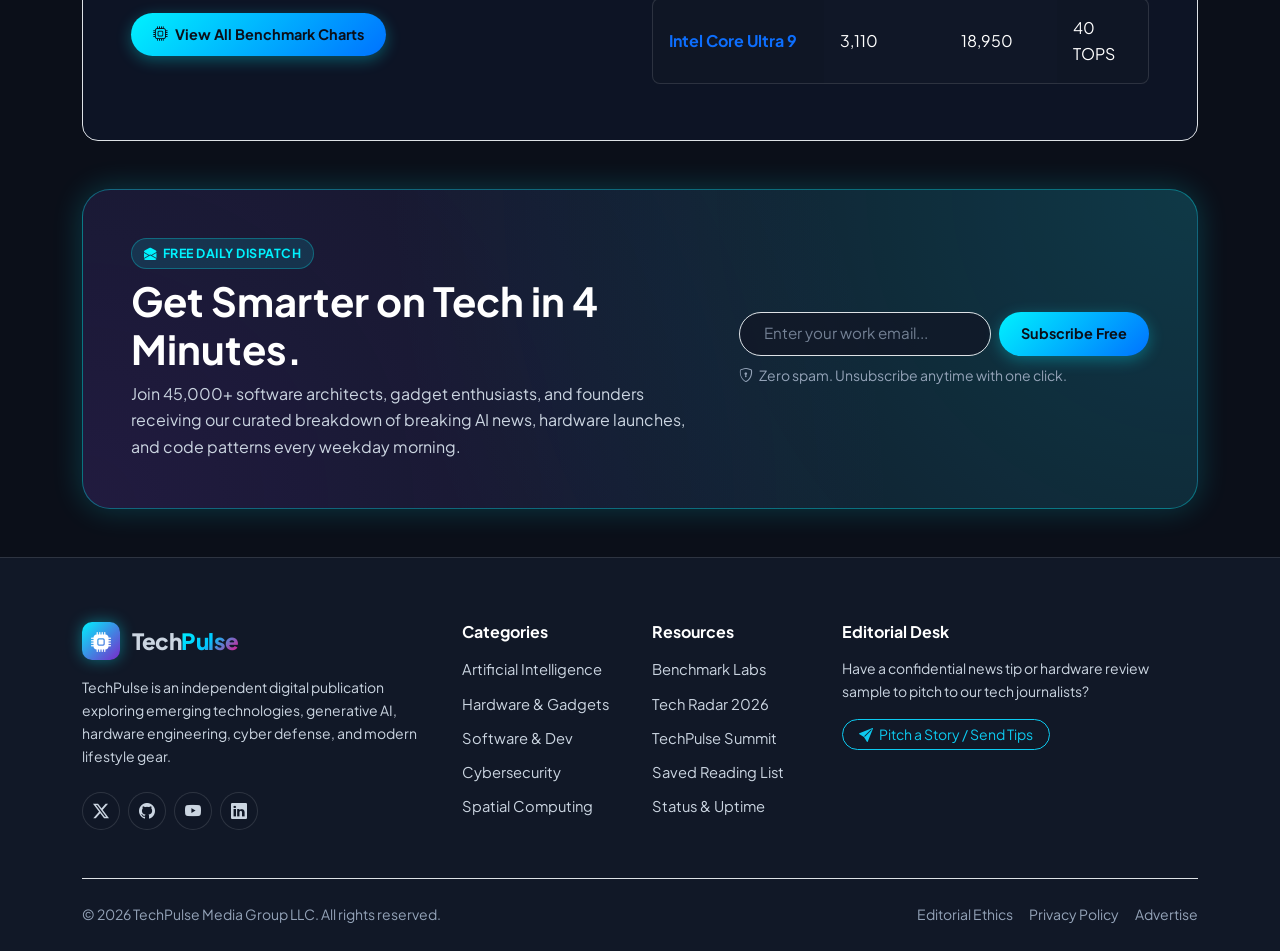
==== commit ef0d931a: "Fix light mode color contrasts, card alignments, responsive tablet navbar, and add back-to-top butto" ====
--- a/index.html
+++ b/index.html
@@ -39,7 +39,7 @@
             </a>
 
             <!-- Desktop Nav Menu -->
-            <nav class="d-none d-lg-flex align-items-center gap-1">
+            <nav class="d-none d-xl-flex align-items-center gap-1">
                 <a href="index.html" class="nav-link-tech active"><i class="bi bi-house-door"></i> Home</a>
                 <a href="insights.html" class="nav-link-tech"><i class="bi bi-newspaper"></i> Articles</a>
                 <a href="services.html" class="nav-link-tech"><i class="bi bi-laptop"></i> Reviews & Labs</a>
@@ -60,7 +60,7 @@
                 <a href="contact.html" class="btn-tech-primary d-none d-sm-inline-flex">
                     <i class="bi bi-bell-fill"></i> Subscribe
                 </a>
-                <button class="btn-icon-tech d-lg-none mobile-nav-toggle" aria-label="Open Mobile Menu">
+                <button class="btn-icon-tech d-xl-none mobile-nav-toggle" aria-label="Open Mobile Menu">
                     <i class="bi bi-list fs-4"></i>
                 </button>
             </div>
@@ -110,7 +110,7 @@
                 <a href="insights.html" class="btn-tech-primary">
                     <i class="bi bi-newspaper"></i> Browse Latest Articles
                 </a>
-                <a href="services.html" class="btn btn-outline-light rounded-pill px-4 py-2 fw-semibold">
+                <a href="services.html" class="btn-tech-outline">
                     <i class="bi bi-speedometer2 me-1"></i> Hardware Labs
                 </a>
             </div>
@@ -219,7 +219,7 @@
 
                 <div class="position-relative" style="min-width: 280px;">
                     <i class="bi bi-search position-absolute top-50 start-0 translate-middle-y ms-3 text-muted"></i>
-                    <input type="text" class="form-control rounded-pill bg-card border-subtle ps-5 tech-search-input text-light" placeholder="Search tech articles, gadgets...">
+                    <input type="text" class="form-control rounded-pill bg-card border-subtle ps-5 tech-search-input" placeholder="Search tech articles, gadgets...">
                 </div>
             </div>
 
@@ -426,7 +426,7 @@
                                     <td>45 TOPS</td>
                                 </tr>
                                 <tr>
-                                    <td><strong class="text-light">Intel Core Ultra 9</strong></td>
+                                    <td><strong class="text-primary">Intel Core Ultra 9</strong></td>
                                     <td>3,110</td>
                                     <td>18,950</td>
                                     <td>40 TOPS</td>
@@ -452,7 +452,7 @@
                 </div>
                 <div class="col-lg-5">
                     <form class="newsletter-form d-flex flex-column flex-sm-row gap-2">
-                        <input type="email" class="form-control form-control-lg rounded-pill bg-card border text-light px-4" placeholder="Enter your work email..." required>
+                        <input type="email" class="form-control form-control-lg rounded-pill bg-card border px-4" placeholder="Enter your work email..." required>
                         <button type="submit" class="btn-tech-primary text-nowrap">Subscribe Free</button>
                     </form>
                     <p class="small text-muted mt-2 mb-0"><i class="bi bi-shield-lock me-1"></i> Zero spam. Unsubscribe anytime with one click.</p>
@@ -519,6 +519,11 @@
         </div>
     </footer>
 
+    <!-- Back to Top Button -->
+    <button class="back-to-top" id="backToTop" aria-label="Back to top" title="Back to top">
+        <i class="bi bi-chevron-up"></i>
+    </button>
+
     <!-- Bootstrap & Main JS -->
     <script src="https://cdn.jsdelivr.net/npm/bootstrap@5.3.3/dist/js/bootstrap.bundle.min.js"></script>
     <script src="assets/js/main.js"></script>
--- a/assets/css/style.css
+++ b/assets/css/style.css
@@ -22,7 +22,7 @@
     --bg-card-hover: rgba(30, 41, 59, 0.95);
     --bg-glass: rgba(15, 23, 42, 0.75);
     --border-subtle: rgba(255, 255, 255, 0.12);
-    --border-highlight: rgba(0, 242, 254, 0.35);
+    --border-highlight: rgba(var(--primary-rgb), 0.35);
     
     --text-primary: #ffffff;
     --text-secondary: #cbd5e1;
@@ -32,7 +32,7 @@
     --shadow-sm: 0 2px 8px rgba(0, 0, 0, 0.25);
     --shadow-md: 0 8px 24px rgba(0, 0, 0, 0.35);
     --shadow-lg: 0 16px 40px rgba(0, 0, 0, 0.5);
-    --shadow-glow: 0 0 30px rgba(0, 242, 254, 0.2);
+    --shadow-glow: 0 0 30px rgba(var(--primary-rgb), 0.2);
     
     --font-sans: 'Plus Jakarta Sans', -apple-system, BlinkMacSystemFont, 'Segoe UI', Roboto, sans-serif;
     --font-mono: 'JetBrains Mono', 'Fira Code', monospace;
@@ -46,23 +46,29 @@
 }
 
 [data-theme="light"] {
+    --primary: #0062eb;
+    --primary-rgb: 0, 98, 235;
+    --primary-hover: #0052c2;
+    --secondary: #6b21a8;
+    --secondary-rgb: 107, 33, 168;
+    
     --bg-main: #f8fafc;
     --bg-surface: #ffffff;
     --bg-card: rgba(255, 255, 255, 0.9);
     --bg-card-hover: #ffffff;
     --bg-glass: rgba(255, 255, 255, 0.85);
     --border-subtle: rgba(0, 0, 0, 0.08);
-    --border-highlight: rgba(0, 119, 255, 0.4);
+    --border-highlight: rgba(0, 98, 235, 0.35);
     
     --text-primary: #0f172a;
     --text-secondary: #334155;
     --text-muted: #64748b;
-    --text-inverse: #f8fafc;
+    --text-inverse: #ffffff;
     
     --shadow-sm: 0 2px 8px rgba(0, 0, 0, 0.06);
     --shadow-md: 0 8px 24px rgba(0, 0, 0, 0.08);
     --shadow-lg: 0 16px 40px rgba(0, 0, 0, 0.12);
-    --shadow-glow: 0 0 30px rgba(0, 119, 255, 0.15);
+    --shadow-glow: 0 0 30px rgba(0, 98, 235, 0.15);
 }
 
 /* Base Styles */
@@ -149,11 +155,16 @@
     letter-spacing: 0.5px;
 }
 
-.badge-ai { background: rgba(0, 242, 254, 0.15); color: var(--primary); border: 1px solid rgba(0, 242, 254, 0.3); }
+.badge-ai { background: rgba(var(--primary-rgb), 0.12); color: var(--primary); border: 1px solid rgba(var(--primary-rgb), 0.28); }
 .badge-gadget { background: rgba(255, 0, 128, 0.15); color: #ff3399; border: 1px solid rgba(255, 0, 128, 0.3); }
 .badge-cyber { background: rgba(16, 185, 129, 0.15); color: #10b981; border: 1px solid rgba(16, 185, 129, 0.3); }
 .badge-dev { background: rgba(99, 102, 241, 0.15); color: #818cf8; border: 1px solid rgba(99, 102, 241, 0.3); }
 .badge-gaming { background: rgba(245, 158, 11, 0.15); color: #fbbf24; border: 1px solid rgba(245, 158, 11, 0.3); }
+
+[data-theme="light"] .badge-gadget { color: #d9006c; border-color: rgba(217, 0, 108, 0.25); background: rgba(217, 0, 108, 0.08); }
+[data-theme="light"] .badge-cyber { color: #059669; border-color: rgba(5, 150, 105, 0.25); background: rgba(5, 150, 105, 0.08); }
+[data-theme="light"] .badge-dev { color: #4338ca; border-color: rgba(67, 56, 202, 0.25); background: rgba(67, 56, 202, 0.08); }
+[data-theme="light"] .badge-gaming { color: #b45309; border-color: rgba(180, 83, 9, 0.25); background: rgba(180, 83, 9, 0.08); }
 
 /* Header & Navigation */
 .navbar-techpulse {
@@ -192,7 +203,7 @@
     justify-content: center;
     color: #fff;
     font-size: 1.25rem;
-    box-shadow: 0 0 15px rgba(0, 242, 254, 0.4);
+    box-shadow: 0 0 15px rgba(var(--primary-rgb), 0.4);
 }
 
 .nav-link-tech {
@@ -212,6 +223,15 @@
     background: rgba(var(--primary-rgb), 0.08);
 }
 
+@media (max-width: 1199.98px) {
+    .navbar-techpulse nav {
+        display: none !important;
+    }
+    .mobile-nav-toggle {
+        display: inline-flex !important;
+    }
+}
+
 .btn-icon-tech {
     width: 40px;
     height: 40px;
@@ -234,7 +254,7 @@
 
 .btn-tech-primary {
     background: linear-gradient(135deg, var(--primary), #0072ff);
-    color: #0b0f19;
+    color: var(--text-inverse);
     font-weight: 700;
     font-size: 0.9rem;
     padding: 10px 22px;
@@ -243,14 +263,71 @@
     display: inline-flex;
     align-items: center;
     gap: 8px;
-    box-shadow: 0 4px 15px rgba(0, 242, 254, 0.3);
+    box-shadow: 0 4px 15px rgba(var(--primary-rgb), 0.3);
     transition: var(--transition);
 }
 
 .btn-tech-primary:hover {
-    color: #000;
+    color: var(--text-inverse);
     transform: translateY(-2px);
-    box-shadow: 0 8px 25px rgba(0, 242, 254, 0.5);
+    box-shadow: 0 8px 25px rgba(var(--primary-rgb), 0.5);
+}
+
+[data-theme="light"] .btn-tech-primary {
+    background: linear-gradient(135deg, var(--primary), #004ecc);
+    color: #ffffff;
+}
+
+[data-theme="light"] .btn-tech-primary:hover {
+    color: #ffffff;
+}
+
+.btn-tech-outline {
+    background: transparent;
+    color: var(--text-primary);
+    border: 1px solid var(--border-subtle);
+    font-weight: 600;
+    font-size: 0.9rem;
+    padding: 10px 22px;
+    border-radius: var(--radius-pill);
+    display: inline-flex;
+    align-items: center;
+    gap: 8px;
+    transition: var(--transition);
+    text-decoration: none;
+}
+
+.btn-tech-outline:hover {
+    background: rgba(var(--primary-rgb), 0.1);
+    border-color: var(--primary);
+    color: var(--primary);
+    transform: translateY(-2px);
+}
+
+[data-theme="light"] .btn-outline-light {
+    color: var(--text-primary) !important;
+    border-color: rgba(0, 0, 0, 0.18) !important;
+}
+
+[data-theme="light"] .btn-outline-light:hover {
+    background-color: rgba(var(--primary-rgb), 0.1) !important;
+    border-color: var(--primary) !important;
+    color: var(--primary) !important;
+}
+
+[data-theme="light"] .btn-outline-info {
+    color: var(--primary) !important;
+    border-color: var(--primary) !important;
+}
+
+[data-theme="light"] .btn-outline-info:hover {
+    background-color: var(--primary) !important;
+    border-color: var(--primary) !important;
+    color: #ffffff !important;
+}
+
+[data-theme="light"] .benchmark-table td {
+    color: var(--text-primary);
 }
 
 /* Hero Banner Section */
@@ -267,7 +344,7 @@
     transform: translate(-50%, -50%);
     width: 600px;
     height: 300px;
-    background: radial-gradient(circle, rgba(0, 242, 254, 0.15) 0%, rgba(121, 40, 202, 0.1) 50%, transparent 70%);
+    background: radial-gradient(circle, rgba(var(--primary-rgb), 0.15) 0%, rgba(var(--secondary-rgb), 0.1) 50%, transparent 70%);
     pointer-events: none;
     z-index: 0;
     filter: blur(50px);
@@ -279,13 +356,13 @@
     gap: 8px;
     padding: 6px 18px;
     border-radius: var(--radius-pill);
-    background: rgba(0, 242, 254, 0.08);
-    border: 1px solid rgba(0, 242, 254, 0.3);
+    background: rgba(var(--primary-rgb), 0.08);
+    border: 1px solid rgba(var(--primary-rgb), 0.28);
     color: var(--primary);
     font-size: 0.85rem;
     font-weight: 700;
     margin-bottom: 24px;
-    box-shadow: 0 0 20px rgba(0, 242, 254, 0.15);
+    box-shadow: 0 0 20px rgba(var(--primary-rgb), 0.15);
 }
 
 .hero-title-main {
@@ -333,7 +410,7 @@
 
 /* Breaking Ticker */
 .ticker-bar {
-    background: rgba(0, 242, 254, 0.05);
+    background: rgba(var(--primary-rgb), 0.05);
     border-bottom: 1px solid var(--border-subtle);
     font-size: 0.85rem;
     padding: 8px 0;
@@ -475,9 +552,9 @@
 
 .category-pill-btn:hover, .category-pill-btn.active {
     background: var(--primary);
-    color: #0b0f19;
+    color: var(--text-inverse);
     border-color: var(--primary);
-    box-shadow: 0 2px 10px rgba(0, 242, 254, 0.3);
+    box-shadow: 0 2px 10px rgba(var(--primary-rgb), 0.3);
 }
 
 /* Article Cards */
@@ -608,10 +685,81 @@
     justify-content: center;
 }
 
+[data-theme="light"] .review-score-badge {
+    background: rgba(var(--primary-rgb), 0.1);
+    border-color: rgba(var(--primary-rgb), 0.3);
+    color: var(--primary);
+}
+
+[data-theme="light"] .footer-tech h4,
+[data-theme="light"] .footer-tech .text-white {
+    color: var(--text-primary) !important;
+}
+
+/* Form Controls & Inputs */
+.bg-card {
+    background-color: var(--bg-card) !important;
+}
+
+.form-control,
+.form-select {
+    background-color: var(--bg-card);
+    border-color: var(--border-subtle);
+    color: var(--text-primary) !important;
+    font-size: 0.95rem;
+    transition: var(--transition);
+}
+
+.form-control:focus,
+.form-select:focus {
+    background-color: var(--bg-surface);
+    border-color: var(--primary);
+    color: var(--text-primary) !important;
+    box-shadow: 0 0 0 0.25rem rgba(var(--primary-rgb), 0.18);
+}
+
+.form-control::placeholder {
+    color: var(--text-muted) !important;
+    opacity: 0.75;
+}
+
+.form-select option {
+    background-color: var(--bg-surface);
+    color: var(--text-primary);
+}
+
+[data-theme="dark"] .form-control,
+[data-theme="dark"] .form-select {
+    background-color: rgba(17, 24, 39, 0.85);
+    border-color: rgba(255, 255, 255, 0.15);
+    color: #ffffff !important;
+}
+
+[data-theme="dark"] .form-control:focus,
+[data-theme="dark"] .form-select:focus {
+    background-color: #111827;
+    border-color: var(--primary);
+    color: #ffffff !important;
+}
+
+[data-theme="light"] .form-control,
+[data-theme="light"] .form-select {
+    background-color: #ffffff;
+    border-color: rgba(0, 0, 0, 0.15);
+    color: #0f172a !important;
+}
+
+[data-theme="light"] .form-control:focus,
+[data-theme="light"] .form-select:focus {
+    background-color: #ffffff;
+    border-color: var(--primary);
+    color: #0f172a !important;
+}
+
 /* Newsletter Section */
 .newsletter-card-tech {
-    background: radial-gradient(circle at top right, rgba(0, 242, 254, 0.15), transparent 70%),
-                radial-gradient(circle at bottom left, rgba(121, 40, 202, 0.15), transparent 70%),
+    background: radial-gradient(circle at top right, rgba(var(--primary-rgb), 0.15), transparent 70%),
+                radial-gradient(circle at bottom left, rgba(var(--secondary-rgb), 0.15), transparent 70%),
                 var(--bg-surface);
     border: 1px solid var(--border-highlight);
     border-radius: var(--radius-xl);
@@ -756,3 +904,47 @@
     background: var(--bg-card-hover);
     border-color: var(--border-highlight);
 }
+
+/* Back to Top Button */
+.back-to-top {
+    position: fixed;
+    bottom: 28px;
+    right: 28px;
+    width: 44px;
+    height: 44px;
+    border-radius: 50%;
+    background: var(--bg-card);
+    border: 1px solid var(--border-highlight);
+    color: var(--primary);
+    display: flex;
+    align-items: center;
+    justify-content: center;
+    font-size: 1.15rem;
+    cursor: pointer;
+    z-index: 1050;
+    opacity: 0;
+    visibility: hidden;
+    transform: translateY(16px);
+    transition: all 0.3s cubic-bezier(0.16, 1, 0.3, 1);
+    box-shadow: var(--shadow-md);
+    backdrop-filter: blur(12px);
+    -webkit-backdrop-filter: blur(12px);
+}
+
+.back-to-top:hover {
+    background: var(--primary);
+    color: var(--text-inverse);
+    border-color: var(--primary);
+    transform: translateY(-4px);
+    box-shadow: 0 6px 20px rgba(var(--primary-rgb), 0.4);
+}
+
+[data-theme="light"] .back-to-top:hover {
+    color: #ffffff;
+}
+
+.back-to-top.show {
+    opacity: 1;
+    visibility: visible;
+    transform: translateY(0);
+}
